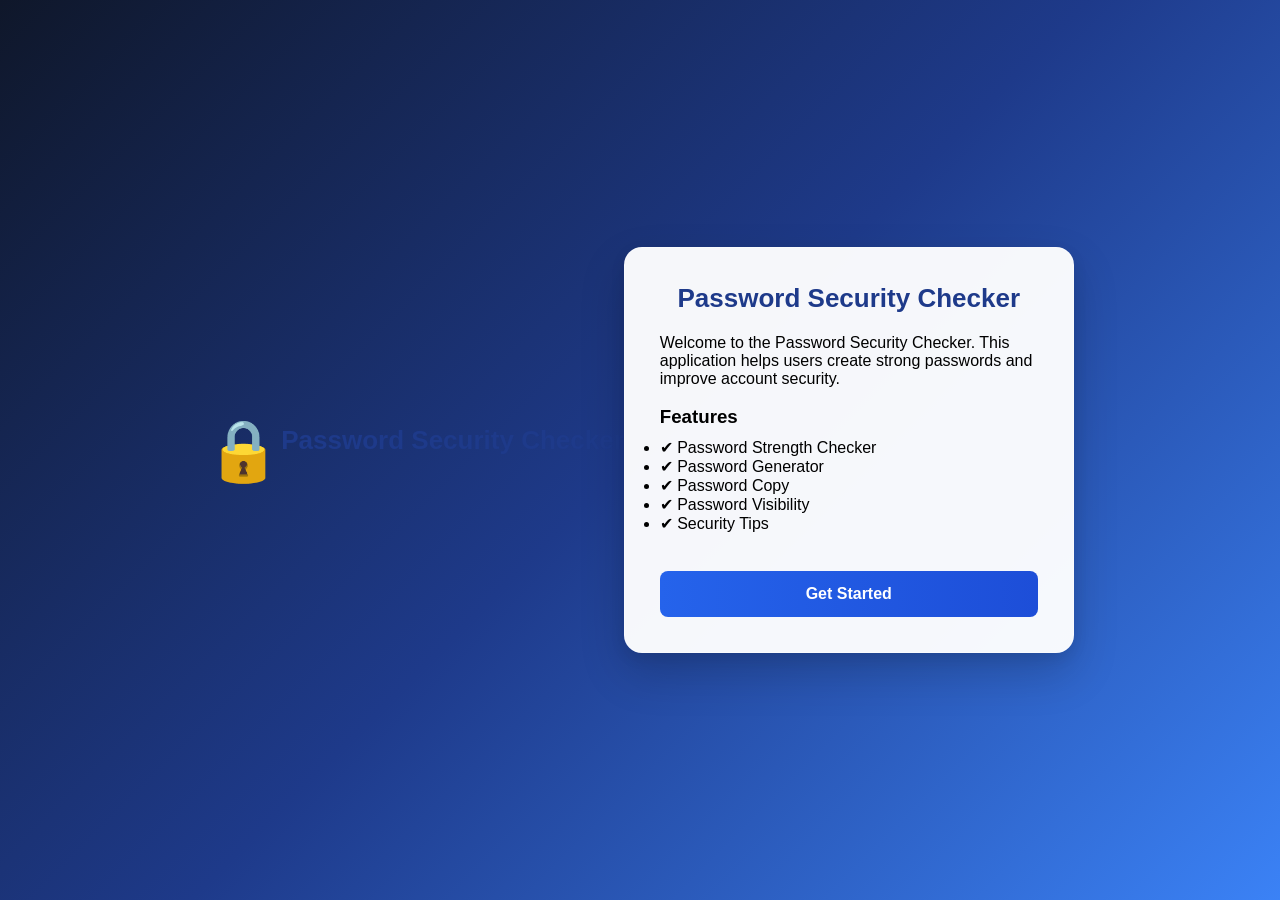
==== landing.html @ b8b84980 "feat: add registration flow and improve password security UI" ====
<!doctype html>
<html lang="en">
  <head>
    <meta charset="UTF-8" />
    <meta name="viewport" content="width=device-width, initial-scale=1.0" />
    <div style="font-size: 60px; text-align: center">🔒</div>
    <h1>Password Security Checker</h1>
    <title>Password Security Checker</title>

    <link rel="stylesheet" href="style.css" />
  </head>
  <body>
    <div class="container">
      <h1>Password Security Checker</h1>

      <p>
        Welcome to the Password Security Checker. This application helps users
        create strong passwords and improve account security.
      </p>

      <br />

      <h3>Features</h3>

      <ul>
        <li>✔ Password Strength Checker</li>
        <li>✔ Password Generator</li>
        <li>✔ Password Copy</li>
        <li>✔ Password Visibility</li>
        <li>✔ Security Tips</li>
      </ul>

      <br />

      <a href="index.html">
        <button>Get Started</button>
      </a>
    </div>
  </body>
</html>
---- style.css ----
/* ===========================
   RESET
=========================== */

* {
  margin: 0;
  padding: 0;
  box-sizing: border-box;
}

/* ===========================
   BODY
=========================== */

body {
  font-family: Arial, Helvetica, sans-serif;

  background: linear-gradient(135deg, #0f172a, #1e3a8a, #3b82f6);

  display: flex;
  justify-content: center;
  align-items: center;

  min-height: 100vh;
  padding: 30px;
}

/* ===========================
   CONTAINER
=========================== */

.container {
  width: 450px;
  max-width: 100%;

  background: rgba(255, 255, 255, 0.96);

  padding: 35px;

  border-radius: 18px;

  box-shadow:
    0 20px 45px rgba(0, 0, 0, 0.18),
    0 5px 15px rgba(0, 0, 0, 0.08);

  border: 1px solid rgba(255, 255, 255, 0.4);

  transition: transform 0.3s ease;
}

.container:hover {
  transform: translateY(-4px);
}

/* ===========================
   HEADINGS
=========================== */

h1 {
  text-align: center;
  margin-bottom: 20px;

  font-size: 26px;

  color: #1e3a8a;
}

h3 {
  margin-bottom: 10px;
}

/* ===========================
   INPUTS
=========================== */

.container > input,
.password-wrapper input {
  width: 100%;

  padding: 13px 15px;

  margin-bottom: 15px;

  border: 1px solid #d1d5db;
  border-radius: 8px;

  background: #fafafa;

  font-size: 15px;

  transition: all 0.3s ease;
}

.password-wrapper input {
  padding-right: 75px;
}

.container > input:focus,
.password-wrapper input:focus {
  outline: none;

  background: white;

  border-color: #2563eb;

  box-shadow: 0 0 10px rgba(37, 99, 235, 0.15);
}

/* ===========================
   PASSWORD INPUT
=========================== */

.input-group {
  display: flex;
  align-items: center;
  gap: 10px;

  margin-bottom: 15px;
}

.password-wrapper {
  position: relative;
  flex: 1;
}

.password-wrapper input {
  width: 100%;

  padding: 12px 70px 12px 12px;

  border: 1px solid #ccc;
  border-radius: 5px;

  font-size: 16px;

  transition: 0.3s;
}

/* ===========================
   SHOW BUTTON
=========================== */

#toggle-btn {
  position: absolute;

  right: 12px;
  top: 50%;

  transform: translateY(-50%);

  background: none;

  border: none;

  color: #2563eb;

  font-weight: bold;

  cursor: pointer;
}

/* ===========================
   COPY BUTTON
=========================== */

#copy-btn {
  padding: 10px 12px;

  border: none;
  border-radius: 8px;

  background: #2563eb;

  color: white;

  cursor: pointer;

  font-size: 18px;

  transition: 0.3s;
}

#copy-btn:hover {
  background: #1d4ed8;
}

/* ===========================
   STRENGTH BAR
=========================== */

.strength-container {
  width: 100%;
  height: 10px;

  margin-top: 15px;

  background: #ddd;

  border-radius: 5px;

  overflow: hidden;
}

.strength-bar {
  width: 0%;
  height: 100%;

  background: red;

  border-radius: 5px;

  transition:
    width 0.3s ease,
    background-color 0.3s ease;
}

#strength-text {
  margin-top: 10px;

  text-align: center;

  font-weight: bold;
}

/* ===========================
   REQUIREMENTS
=========================== */

.requirements {
  margin-top: 20px;
}

.requirements p {
  margin: 8px 0;
  font-size: 14px;
}

.valid {
  color: green;
}

.invalid {
  color: red;
}

/* ===========================
   SECURITY TIPS
=========================== */

.tips {
  margin-top: 20px;
}

.tips h3 {
  margin-bottom: 10px;
}

.tips ul {
  padding-left: 20px;
}

.tips li {
  margin-bottom: 6px;
  font-size: 14px;
}

/* ===========================
   REGISTER BUTTON
=========================== */

#register-btn {
  width: 100%;

  margin-top: 20px;
  padding: 14px;

  border: none;
  border-radius: 8px;

  background: linear-gradient(90deg, #2563eb, #1d4ed8);

  color: white;

  font-size: 16px;
  font-weight: bold;

  cursor: pointer;

  transition: 0.3s;
}

#register-btn:hover {
  transform: translateY(-2px);

  box-shadow: 0 8px 20px rgba(37, 99, 235, 0.35);
}

.container a button {
  width: 100%;

  margin-top: 20px;

  padding: 14px;

  border: none;
  border-radius: 8px;

  background: linear-gradient(90deg, #2563eb, #1d4ed8);

  color: white;

  font-size: 16px;
  font-weight: bold;

  cursor: pointer;

  transition: 0.3s;
}

.container a button:hover {
  transform: translateY(-2px);

  box-shadow: 0 8px 20px rgba(37, 99, 235, 0.35);
}
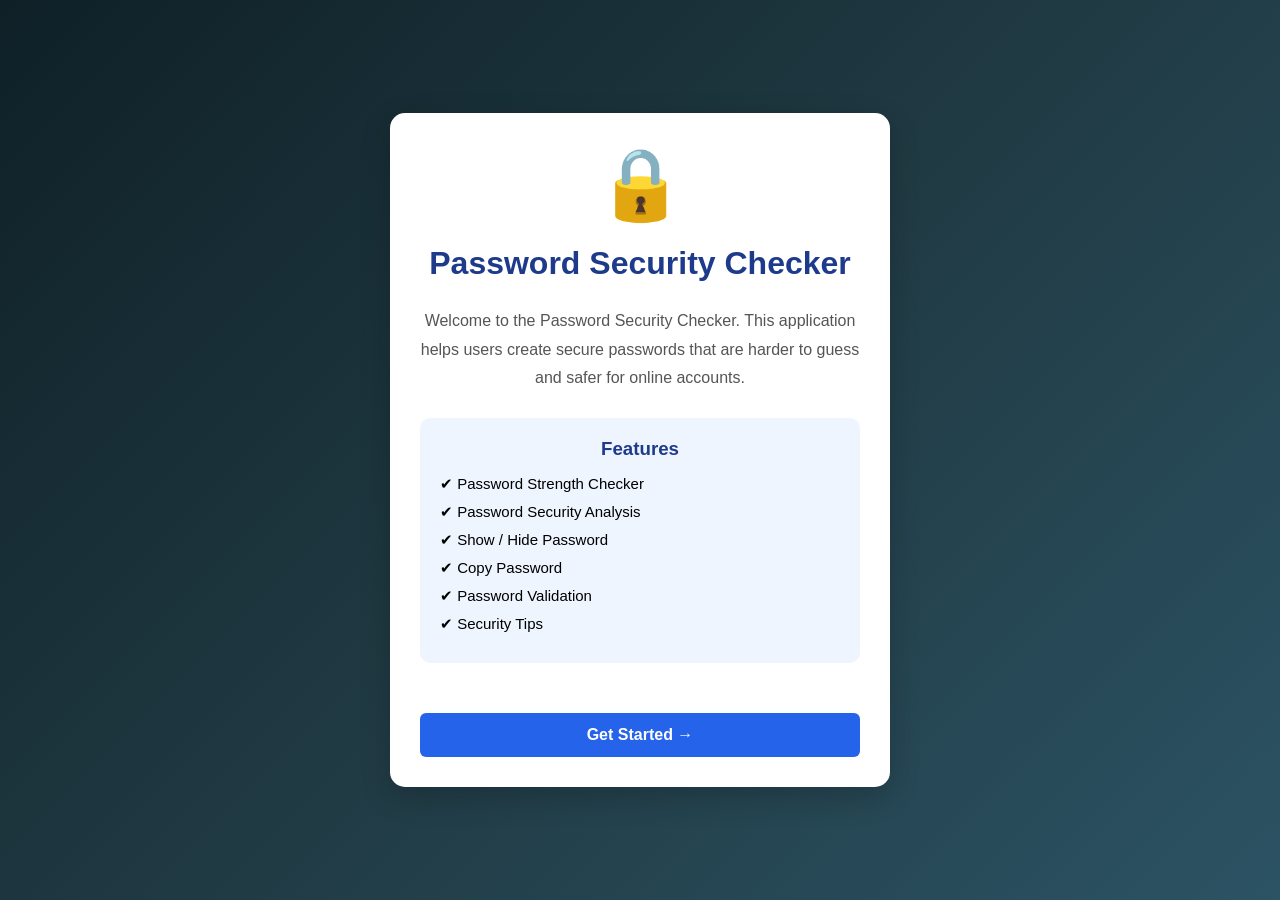
==== commit 33f0cca8: "Enhance password security app with validation and local storage" ====
--- a/landing.html
+++ b/landing.html
@@ -3,37 +3,36 @@
   <head>
     <meta charset="UTF-8" />
     <meta name="viewport" content="width=device-width, initial-scale=1.0" />
-    <div style="font-size: 60px; text-align: center">🔒</div>
-    <h1>Password Security Checker</h1>
     <title>Password Security Checker</title>
 
     <link rel="stylesheet" href="style.css" />
   </head>
+
   <body>
     <div class="container">
+      <div class="page-icon">🔒</div>
+
       <h1>Password Security Checker</h1>
 
-      <p>
+      <p class="intro">
         Welcome to the Password Security Checker. This application helps users
-        create strong passwords and improve account security.
+        create secure passwords that are harder to guess and safer for online
+        accounts.
       </p>
 
-      <br />
+      <div class="features">
+        <h3>Features</h3>
 
-      <h3>Features</h3>
-
-      <ul>
-        <li>✔ Password Strength Checker</li>
-        <li>✔ Password Generator</li>
-        <li>✔ Password Copy</li>
-        <li>✔ Password Visibility</li>
-        <li>✔ Security Tips</li>
-      </ul>
-
-      <br />
+        <p>✔ Password Strength Checker</p>
+        <p>✔ Password Security Analysis</p>
+        <p>✔ Show / Hide Password</p>
+        <p>✔ Copy Password</p>
+        <p>✔ Password Validation</p>
+        <p>✔ Security Tips</p>
+      </div>
 
       <a href="index.html">
-        <button>Get Started</button>
+        <button id="register-btn">Get Started →</button>
       </a>
     </div>
   </body>
--- a/style.css
+++ b/style.css
@@ -15,7 +15,7 @@
 body {
   font-family: Arial, Helvetica, sans-serif;
 
-  background: linear-gradient(135deg, #0f172a, #1e3a8a, #3b82f6);
+  background: linear-gradient(135deg, #0f2027, #203a43, #2c5364);
 
   display: flex;
   justify-content: center;
@@ -30,26 +30,16 @@
 =========================== */
 
 .container {
-  width: 450px;
+  width: 500px;
   max-width: 100%;
 
-  background: rgba(255, 255, 255, 0.96);
-
-  padding: 35px;
-
-  border-radius: 18px;
-
-  box-shadow:
-    0 20px 45px rgba(0, 0, 0, 0.18),
-    0 5px 15px rgba(0, 0, 0, 0.08);
-
-  border: 1px solid rgba(255, 255, 255, 0.4);
-
-  transition: transform 0.3s ease;
-}
-
-.container:hover {
-  transform: translateY(-4px);
+  background: white;
+
+  padding: 30px;
+
+  border-radius: 15px;
+
+  box-shadow: 0 10px 30px rgba(0, 0, 0, .2);
 }
 
 /* ===========================
@@ -58,14 +48,15 @@
 
 h1 {
   text-align: center;
-  margin-bottom: 20px;
-
-  font-size: 26px;
 
   color: #1e3a8a;
+
+  margin-bottom: 25px;
 }
 
 h3 {
+  color: #1e3a8a;
+
   margin-bottom: 10px;
 }
 
@@ -73,252 +64,365 @@
    INPUTS
 =========================== */
 
-.container > input,
-.password-wrapper input {
+.container > input {
   width: 100%;
 
-  padding: 13px 15px;
+  padding: 12px;
 
   margin-bottom: 15px;
 
-  border: 1px solid #d1d5db;
-  border-radius: 8px;
-
-  background: #fafafa;
+  border: 1px solid #ccc;
+
+  border-radius: 6px;
 
   font-size: 15px;
 
-  transition: all 0.3s ease;
-}
-
-.password-wrapper input {
-  padding-right: 75px;
+  transition: .3s;
 }
 
 .container > input:focus,
 .password-wrapper input:focus {
+
   outline: none;
 
-  background: white;
-
   border-color: #2563eb;
 
-  box-shadow: 0 0 10px rgba(37, 99, 235, 0.15);
-}
-
-/* ===========================
-   PASSWORD INPUT
-=========================== */
-
-.input-group {
-  display: flex;
-  align-items: center;
-  gap: 10px;
-
-  margin-bottom: 15px;
-}
-
-.password-wrapper {
-  position: relative;
-  flex: 1;
-}
-
-.password-wrapper input {
-  width: 100%;
-
-  padding: 12px 70px 12px 12px;
-
-  border: 1px solid #ccc;
-  border-radius: 5px;
-
-  font-size: 16px;
-
-  transition: 0.3s;
-}
-
-/* ===========================
-   SHOW BUTTON
-=========================== */
-
-#toggle-btn {
-  position: absolute;
-
-  right: 12px;
-  top: 50%;
-
-  transform: translateY(-50%);
-
-  background: none;
-
-  border: none;
-
-  color: #2563eb;
-
-  font-weight: bold;
-
-  cursor: pointer;
+  box-shadow: 0 0 5px rgba(37,99,235,.3);
+
+}
+
+/* ===========================
+   PASSWORD AREA
+=========================== */
+
+.input-group{
+
+    display:flex;
+
+    align-items:center;
+
+    gap:10px;
+
+    margin-bottom:15px;
+
+}
+
+.password-wrapper{
+
+    position:relative;
+
+    flex:1;
+
+}
+
+.password-wrapper input{
+
+    width:100%;
+
+    padding:12px 70px 12px 12px;
+
+    border:1px solid #ccc;
+
+    border-radius:6px;
+
+    font-size:15px;
+
+}
+
+/* ===========================
+   SHOW BUTTONS
+=========================== */
+
+#toggle-btn,
+#confirm-toggle-btn{
+
+    position:absolute;
+
+    right:10px;
+
+    top:50%;
+
+    transform:translateY(-50%);
+
+    border:none;
+
+    background:none;
+
+    color:#2563eb;
+
+    cursor:pointer;
+
+    font-weight:bold;
+
 }
 
 /* ===========================
    COPY BUTTON
 =========================== */
 
-#copy-btn {
-  padding: 10px 12px;
-
-  border: none;
-  border-radius: 8px;
-
-  background: #2563eb;
-
-  color: white;
-
-  cursor: pointer;
-
-  font-size: 18px;
-
-  transition: 0.3s;
-}
-
-#copy-btn:hover {
-  background: #1d4ed8;
+#copy-btn{
+
+    width:48px;
+
+    height:45px;
+
+    border:none;
+
+    border-radius:6px;
+
+    background:#2563eb;
+
+    color:white;
+
+    font-size:20px;
+
+    cursor:pointer;
+
+    transition:.3s;
+
+}
+
+#copy-btn:hover{
+
+    background:#1d4ed8;
+
 }
 
 /* ===========================
    STRENGTH BAR
 =========================== */
 
-.strength-container {
-  width: 100%;
-  height: 10px;
-
-  margin-top: 15px;
-
-  background: #ddd;
-
-  border-radius: 5px;
-
-  overflow: hidden;
-}
-
-.strength-bar {
-  width: 0%;
-  height: 100%;
-
-  background: red;
-
-  border-radius: 5px;
-
-  transition:
-    width 0.3s ease,
-    background-color 0.3s ease;
-}
-
-#strength-text {
-  margin-top: 10px;
-
-  text-align: center;
-
-  font-weight: bold;
+.strength-container{
+
+    width:100%;
+
+    height:10px;
+
+    background:#ddd;
+
+    border-radius:10px;
+
+    margin-top:10px;
+
+    overflow:hidden;
+
+}
+
+.strength-bar{
+
+    width:0%;
+
+    height:100%;
+
+    background:red;
+
+    transition:.3s;
+
+}
+
+#strength-text{
+
+    text-align:center;
+
+    margin-top:10px;
+
+    font-weight:bold;
+
+}
+
+/* ===========================
+   SECURITY ANALYSIS
+=========================== */
+
+.analysis{
+
+    margin-top:20px;
+
+    padding:15px;
+
+    background:#eef5ff;
+
+    border-left:5px solid #2563eb;
+
+    border-radius:8px;
+
+}
+
+#analysis-message{
+
+    line-height:1.6;
+
+    font-size:14px;
+
+    color:#333;
+
 }
 
 /* ===========================
    REQUIREMENTS
 =========================== */
 
-.requirements {
-  margin-top: 20px;
-}
-
-.requirements p {
-  margin: 8px 0;
-  font-size: 14px;
-}
-
-.valid {
-  color: green;
-}
-
-.invalid {
-  color: red;
+.requirements{
+
+    margin-top:20px;
+
+}
+
+.requirements p{
+
+    margin:8px 0;
+
+    font-size:14px;
+
+}
+
+.valid{
+
+    color:green;
+
+}
+
+.invalid{
+
+    color:red;
+
 }
 
 /* ===========================
    SECURITY TIPS
 =========================== */
 
-.tips {
-  margin-top: 20px;
-}
-
-.tips h3 {
-  margin-bottom: 10px;
-}
-
-.tips ul {
-  padding-left: 20px;
-}
-
-.tips li {
-  margin-bottom: 6px;
-  font-size: 14px;
-}
-
-/* ===========================
-   REGISTER BUTTON
-=========================== */
-
-#register-btn {
-  width: 100%;
-
-  margin-top: 20px;
-  padding: 14px;
-
-  border: none;
-  border-radius: 8px;
-
-  background: linear-gradient(90deg, #2563eb, #1d4ed8);
-
-  color: white;
-
-  font-size: 16px;
-  font-weight: bold;
-
-  cursor: pointer;
-
-  transition: 0.3s;
-}
-
-#register-btn:hover {
-  transform: translateY(-2px);
-
-  box-shadow: 0 8px 20px rgba(37, 99, 235, 0.35);
-}
-
-.container a button {
-  width: 100%;
-
-  margin-top: 20px;
-
-  padding: 14px;
-
-  border: none;
-  border-radius: 8px;
-
-  background: linear-gradient(90deg, #2563eb, #1d4ed8);
-
-  color: white;
-
-  font-size: 16px;
-  font-weight: bold;
-
-  cursor: pointer;
-
-  transition: 0.3s;
-}
-
-.container a button:hover {
-  transform: translateY(-2px);
-
-  box-shadow: 0 8px 20px rgba(37, 99, 235, 0.35);
-}
+.tips{
+
+    margin-top:20px;
+
+    padding:15px;
+
+    background:#f8f9fa;
+
+    border-radius:8px;
+
+}
+
+.tips ul{
+
+    padding-left:20px;
+
+}
+
+.tips li{
+
+    margin-bottom:8px;
+
+    font-size:14px;
+
+}
+
+/* ===========================
+   BUTTON
+=========================== */
+
+#register-btn{
+
+    width:100%;
+
+    margin-top:25px;
+
+    padding:13px;
+
+    border:none;
+
+    border-radius:6px;
+
+    background:#2563eb;
+
+    color:white;
+
+    font-size:16px;
+
+    font-weight:bold;
+
+    cursor:pointer;
+
+    transition:.3s;
+
+}
+
+#register-btn:hover{
+
+    background:#1d4ed8;
+
+}
+
+#register-btn:disabled{
+
+    background:#9ca3af;
+
+    cursor:not-allowed;
+
+}
+/* ===========================
+   LANDING / SUCCESS / LOGOUT
+=========================== */
+
+.page-icon{
+
+    font-size:70px;
+
+    text-align:center;
+
+    margin-bottom:20px;
+
+}
+
+.success{
+
+    color:green;
+
+}
+
+.logout{
+
+    color:#dc2626;
+
+}
+
+.intro{
+
+    text-align:center;
+
+    line-height:1.8;
+
+    margin-bottom:25px;
+
+    color:#555;
+
+}
+
+.features{
+
+    background:#eef5ff;
+
+    border-radius:10px;
+
+    padding:20px;
+
+    margin-bottom:25px;
+
+}
+
+.features h3{
+
+    text-align:center;
+
+    margin-bottom:15px;
+
+}
+
+.features p{
+
+    margin:10px 0;
+
+    font-size:15px;
+
+}
